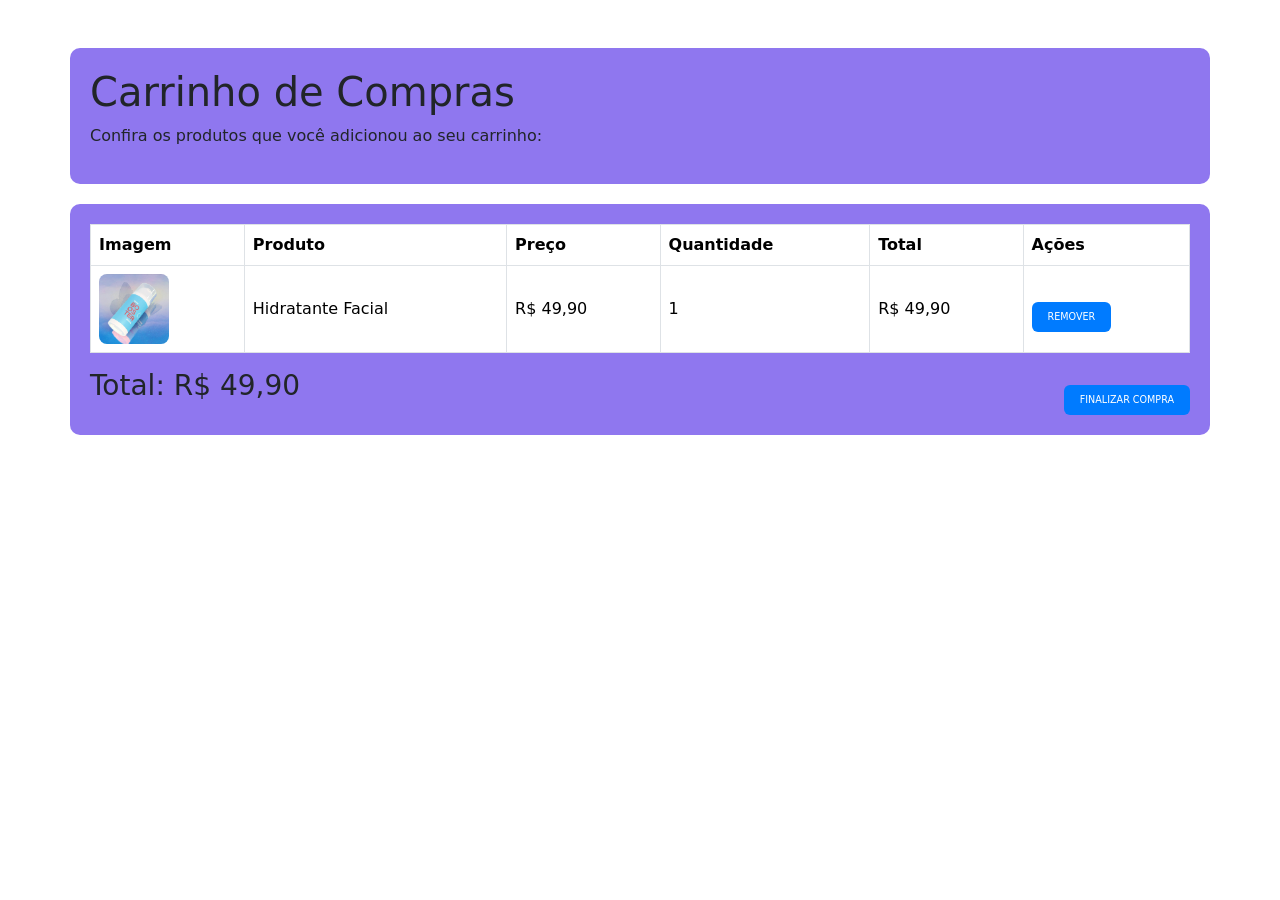
==== carrinho.html @ e7e6164e "Alteração e adição de informações. E criação de página. Alteração do footeer, navbar e imagens dos c" ====
<!DOCTYPE html>
<html lang="pt-br">
<head>
    <meta charset="UTF-8">
    <title>Sacola de Compras | MXTCS</title>
    <link rel="stylesheet" href="https://cdn.jsdelivr.net/npm/bootstrap@5.3.6/dist/css/bootstrap.min.css">
    <link rel="stylesheet" href="https://cdn.jsdelivr.net/npm/bootstrap-icons@1.11.3/font/bootstrap-icons.min.css">
    <link rel="stylesheet" href="css/style.css">
      
</head>
<body>
   <div class="container mt-5">
       <h1>Carrinho de Compras</h1>
       <p>Confira os produtos que você adicionou ao seu carrinho:</p>
   </div>
    <div class="container">
         <table class="table table-bordered align-middle">
              <thead>
                <tr>
                     <th scope="col">Imagem</th>
                     <th scope="col">Produto</th>
                     <th scope="col">Preço</th>
                     <th scope="col">Quantidade</th>
                     <th scope="col">Total</th>
                     <th scope="col">Ações</th>
                </tr>
              </thead>
              <tbody>
                <!-- Exemplo de produto na sacola -->
                <tr>
                     <td>
                <img src="img/boosterazura.png" alt="Hidratante Facial" style="width:70px; height:70px; object-fit:cover; border-radius:8px;">
            </td>
            <td>Hidratante Facial</td>
            <td>R$ 49,90</td>
            <td>1</td>
            <td>R$ 49,90</td>
            <td><button class="btn btn-danger">Remover</button></td>
                </tr>
                <!-- Adicione mais produtos conforme necessário -->
              </tbody>
         </table>
    
         <div class="d-flex justify-content-between">
              <h3>Total: R$ 49,90</h3>
              <button class="btn btn-success">Finalizar Compra</button>
         </div>
</body>
</html>
---- css/style.css ----
.body {
  font-family: Arial, sans-serif;
  background-color: aliceblue;
}

.info {
  position: absolute;
  inset: 0;
  background: rgba(0, 0, 0, 0.5);
  display: flex;
  flex-direction: column;
  justify-content: center;
  align-items: center;
  text-align: center;
  backdrop-filter: blur(5px);
  opacity: 0;
  transform: translateY(10px);
  transition: 0.4s ease;
}

.card:hover .info {
  opacity: 1;
  transform: translateY(0);
}

.btn {
  margin-top: 1rem;
  padding: 0.5rem 1rem;
  background-color: #007bff;
  color: white;
  border: none;
  font-size: 0.6rem;
  text-transform: uppercase;
  cursor: pointer;
}

.card {
  position: relative;
  flex: 1 1 250px;
  max-width: 300px;
  height: 400px;
  margin: 20px;
  border-radius: 10px;

  box-shadow: 0 4px 8px rgba(0, 0, 0, 0.2);
}

.card-wrap {
  flex: 1;
  display: flex;
  flex-wrap: wrap;
  justify-content: flex-start;
  gap: 20px;
}

.container {
  background-color: #8f77ef;
  padding: 20px;
  margin: 20px auto;
  border-radius: 10px;
}

.preco-container {
  display: flex;
  flex-direction: column;
  align-items: flex-end;
  min-width: 100px;
  align-self: flex-end; /* Fica embaixo */
  margin-right: 10px;
  margin-top: 15px;
}

.preco {
  font-size: 1.8rem;
  font-weight: bold;
}

.centavos {
  font-size: 0.6rem;
  vertical-align: super;
}

.parcelamento {
  font-size: 0.8rem;
  margin-top: 5px;
}

.descricaoProduto {
  font-size: 1.1rem;
  width: auto; /* ou defina um valor fixo se preferir */
  color: #333;
  flex: 1;
  align-self: flex-start; /* Fica no topo */
  margin-bottom: 15px;
  margin-left: 10px; 

}

.infoProduto {
  margin-top: 10px;
  display: flex;
  justify-content: space-between;
  align-items: flex-start; /* Alinha os itens ao topo */
  gap: 10px;
}

/* Sidebar de filtro */
.sidebar-filtro {
  width: 260px;
  background: #8f77ef;
  color: #fff;
  padding: 20px;
  border-radius: 8px;
  margin: 20px;
  font-family: Arial, sans-serif;
  flex-shrink: 0;
}

.filtro-box h5 {
  margin-bottom: 15px;
  font-size: 1.1rem;
}

.slider {
  width: 100%;
  margin-bottom: 10px;
}

#precoValor {
  text-align: center;
  margin-bottom: 10px;
  color: #333;
}

.form-check {
  margin-bottom: 10px;
}

.form-check-label {
  margin-left: 8px;
  color: #333;
}

hr {
  border: 0;
  border-top: 1px solid #333;
  margin: 15px 0;
}

.produtos-container {
  display: flex;
  align-items: flex-start;
  gap: 30px;
}

.card-wrap h2 {
  margin-top: 48px;
  margin-bottom: 1px;
  text-align: center;
}

.cards-container {
  display: flex;
  flex-wrap: wrap;
  gap: 24px;
}
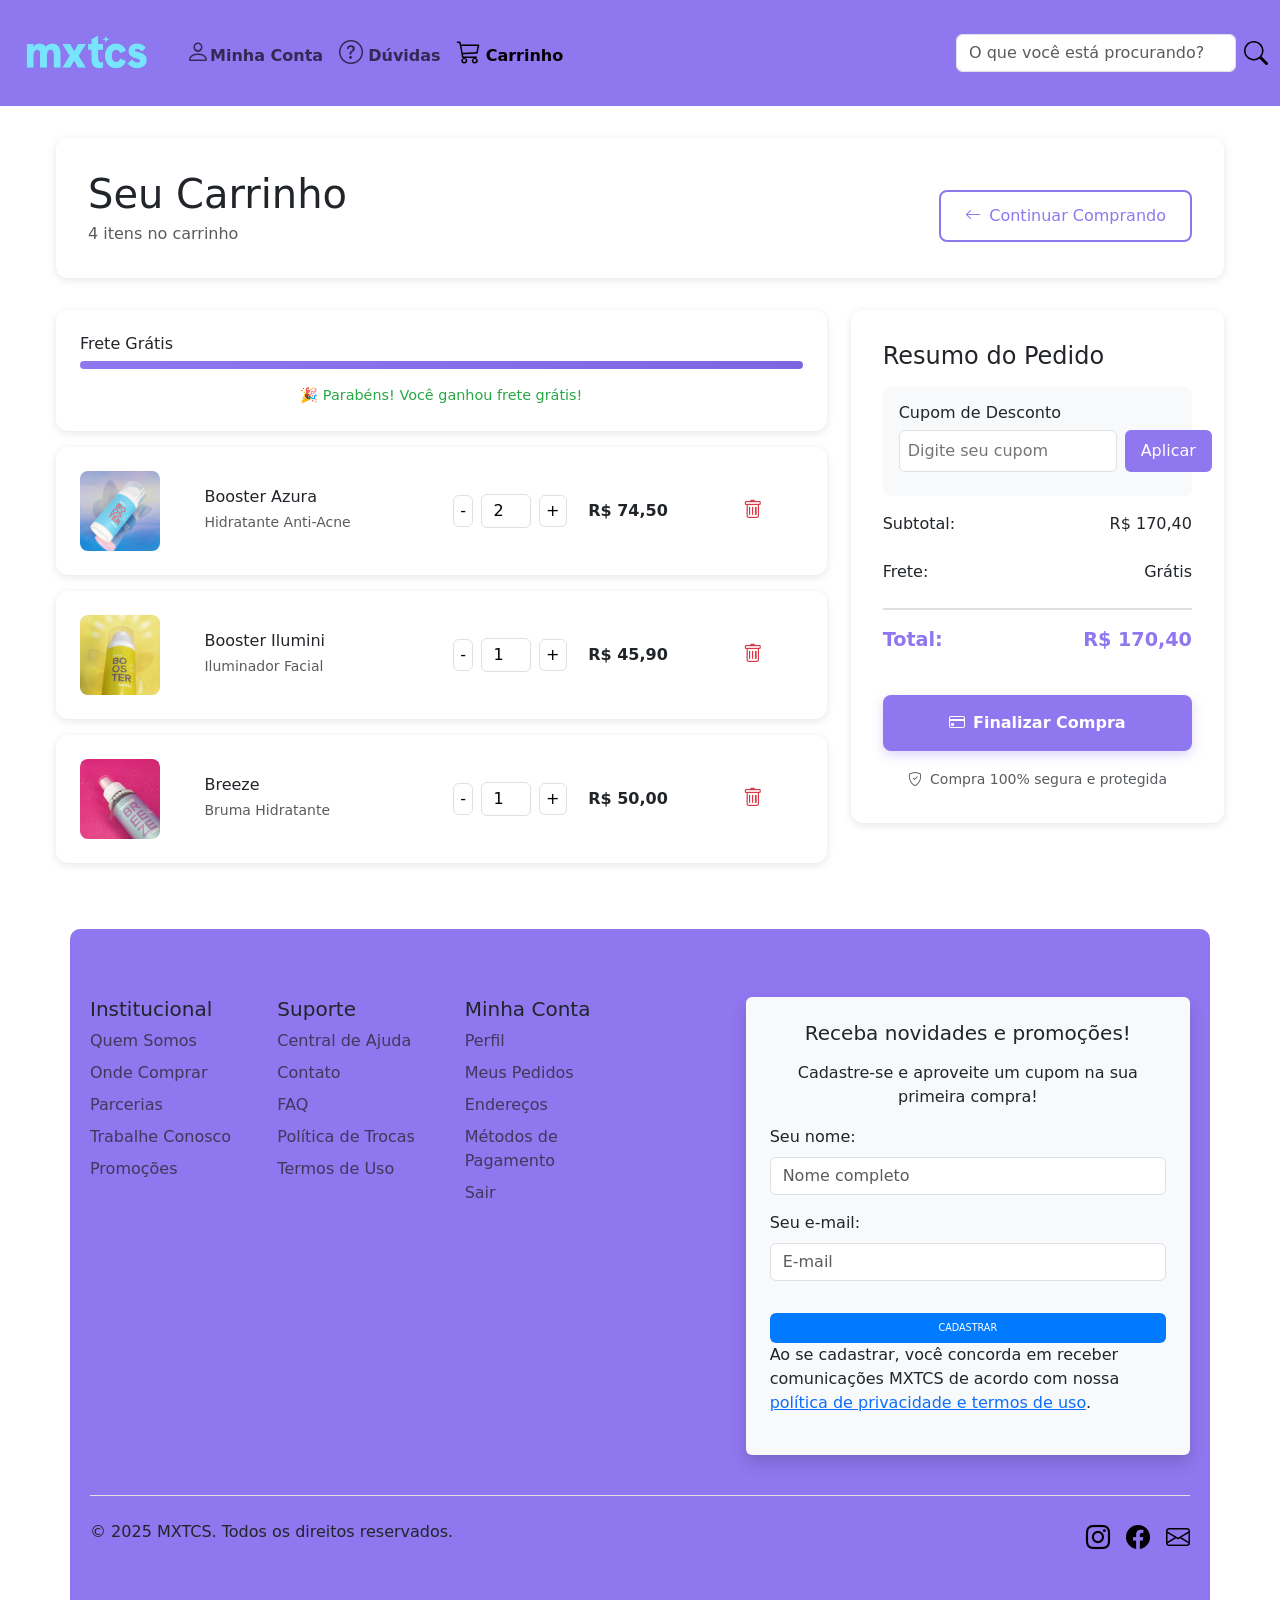
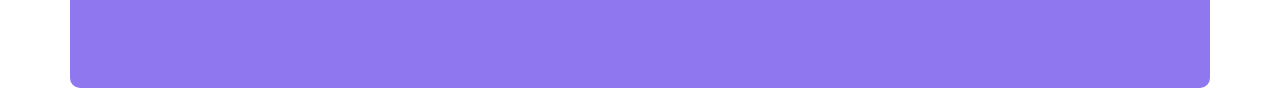
==== commit 5e827708: "Criação de páginas complementares e do Script, e foram feitas pequenas alterações. Criei as páginas " ====
--- a/carrinho.html
+++ b/carrinho.html
@@ -1,49 +1,232 @@
 <!DOCTYPE html>
 <html lang="pt-br">
+
 <head>
     <meta charset="UTF-8">
-    <title>Sacola de Compras | MXTCS</title>
+    <meta name="viewport" content="width=device-width, initial-scale=1.0">
+    <title>Carrinho - MXTCS Skincare</title>
     <link rel="stylesheet" href="https://cdn.jsdelivr.net/npm/bootstrap@5.3.6/dist/css/bootstrap.min.css">
     <link rel="stylesheet" href="https://cdn.jsdelivr.net/npm/bootstrap-icons@1.11.3/font/bootstrap-icons.min.css">
     <link rel="stylesheet" href="css/style.css">
-      
+
 </head>
+
 <body>
-   <div class="container mt-5">
-       <h1>Carrinho de Compras</h1>
-       <p>Confira os produtos que você adicionou ao seu carrinho:</p>
-   </div>
-    <div class="container">
-         <table class="table table-bordered align-middle">
-              <thead>
-                <tr>
-                     <th scope="col">Imagem</th>
-                     <th scope="col">Produto</th>
-                     <th scope="col">Preço</th>
-                     <th scope="col">Quantidade</th>
-                     <th scope="col">Total</th>
-                     <th scope="col">Ações</th>
-                </tr>
-              </thead>
-              <tbody>
-                <!-- Exemplo de produto na sacola -->
-                <tr>
-                     <td>
-                <img src="img/boosterazura.png" alt="Hidratante Facial" style="width:70px; height:70px; object-fit:cover; border-radius:8px;">
-            </td>
-            <td>Hidratante Facial</td>
-            <td>R$ 49,90</td>
-            <td>1</td>
-            <td>R$ 49,90</td>
-            <td><button class="btn btn-danger">Remover</button></td>
-                </tr>
-                <!-- Adicione mais produtos conforme necessário -->
-              </tbody>
-         </table>
-    
-         <div class="d-flex justify-content-between">
-              <h3>Total: R$ 49,90</h3>
-              <button class="btn btn-success">Finalizar Compra</button>
-         </div>
+    <!-- Header/Navbar -->
+    <header>
+        <nav class="navbar navbar-expand-lg" style="background-color: #8f77ef;" data-bs-theme="light">
+            <div class="container-fluid">
+                <a class="navbar-brand" href="index.html">
+                    <img src="img/logo.png" alt="Logo MXTCS" width="150" height="80">
+                </a>
+
+                <button class="navbar-toggler" type="button" data-bs-toggle="collapse" data-bs-target="#navbarScroll"
+                    aria-controls="navbarScroll" aria-expanded="false" aria-label="Toggle navigation">
+                    <span class="navbar-toggler-icon"></span>
+                </button>
+
+                <div class="collapse navbar-collapse" id="navbarScroll">
+                    <ul class="navbar-nav me-auto my-2 my-lg-0 navbar-nav-scroll">
+                        <li class="nav-item">
+                            <a class="nav-link" href="minha-conta.html" role="button">
+                                <i class="bi bi-person" style="font-size: 1.5rem;"></i><b>Minha Conta</b>
+                            </a>
+                        </li>
+                        <li class="nav-item">
+                            <a class="nav-link" href="duvidas.html" role="button">
+                                <i class="bi bi-question-circle" style="font-size: 1.5rem;"></i> <b>Dúvidas</b>
+                            </a>
+                        </li>
+                        <li class="nav-item">
+                            <a class="nav-link active" href="carrinho.html" role="button">
+                                <i class="bi bi-cart3" style="font-size: 1.5rem;"></i> <b>Carrinho</b>
+                            </a>
+                        </li>
+                    </ul>
+                    <form class="d-flex align-items-center" role="search">
+                        <input class="form-control me-2" type="search" placeholder="O que você está procurando?"
+                            aria-label="Search" style="width: 280px;" />
+                        <button class="btn p-0" type="submit" title="Pesquisar"
+                            style="background: transparent; border: none; box-shadow: none; margin-top: -1px;">
+                            <svg xmlns="http://www.w3.org/2000/svg" width="24" height="24" fill="black"
+                                class="bi bi-search" viewBox="0 0 16 16">
+                                <path
+                                    d="M11.742 10.344a6.5 6.5 0 1 0-1.397 1.398h-.001q.044.06.098.115l3.85 3.85a1 1 0 0 0 1.415-1.414l-3.85-3.85a1 1 0 0 0-.115-.1zM12 6.5a5.5 5.5 0 1 1-11 0 5.5 5.5 0 0 1 11 0" />
+                            </svg>
+                        </button>
+                    </form>
+                </div>
+            </div>
+        </nav>
+    </header>
+
+    <!-- Main Content -->
+    <div class="cart-container">
+        <!-- Cart Header -->
+        <div class="cart-header">
+            <div class="d-flex align-items-center justify-content-between">
+                <div>
+                    <h1 class="mb-1">Seu Carrinho</h1>
+                    <p class="text-muted mb-0" id="cart-count">0 itens no carrinho</p>
+                </div>
+                <a href="index.html" class="continue-shopping">
+                    <i class="bi bi-arrow-left me-2"></i>Continuar Comprando
+                </a>
+            </div>
+        </div>
+
+        <div class="row">
+            <!-- Cart Items -->
+            <div class="col-lg-8">
+                <!-- Free Shipping Progress -->
+                <div class="cart-item" id="shipping-progress" style="display: none;">
+                    <h6 class="mb-2">Frete Grátis</h6>
+                    <div class="progress-bar">
+                        <div class="progress-fill" id="progress-fill"></div>
+                    </div>
+                    <div class="free-shipping-info" id="shipping-info">
+                        Adicione mais R$ 50,00 para ganhar frete grátis!
+                    </div>
+                </div>
+
+                <!-- Cart Items Container -->
+                <div id="cart-items">
+                    <!-- Cart items will be inserted here -->
+                </div>
+
+                <!-- Empty Cart Message -->
+                <div class="empty-cart" id="empty-cart">
+                    <i class="bi bi-cart-x empty-cart-icon"></i>
+                    <h3>Seu carrinho está vazio</h3>
+                    <p class="text-muted">Que tal dar uma olhada nos nossos produtos incríveis?</p>
+                    <a href="index.html" class="continue-shopping">Explorar Produtos</a>
+                </div>
+            </div>
+
+            <!-- Cart Summary -->
+            <div class="col-lg-4">
+                <div class="cart-summary" id="cart-summary" style="display: none;">
+                    <h4 class="mb-3">Resumo do Pedido</h4>
+                    
+                    <!-- Coupon Section -->
+                    <div class="coupon-section">
+                        <h6 class="mb-2">Cupom de Desconto</h6>
+                        <div class="d-flex">
+                            <input type="text" class="coupon-input flex-grow-1" id="coupon-code" placeholder="Digite seu cupom">
+                            <button class="coupon-btn" onclick="applyCoupon()">Aplicar</button>
+                        </div>
+                        <div id="coupon-message" class="mt-2 small"></div>
+                    </div>
+
+                    <div class="summary-row">
+                        <span>Subtotal:</span>
+                        <span id="subtotal">R$ 0,00</span>
+                    </div>
+                    <div class="summary-row" id="discount-row" style="display: none;">
+                        <span>Desconto:</span>
+                        <span id="discount" style="color: #28a745;">-R$ 0,00</span>
+                    </div>
+                    <div class="summary-row">
+                        <span>Frete:</span>
+                        <span id="shipping-cost">R$ 15,00</span>
+                    </div>
+                    <div class="summary-row total">
+                        <span>Total:</span>
+                        <span id="total">R$ 0,00</span>
+                    </div>
+
+                    <button class="checkout-btn mt-3" onclick="checkout()">
+                        <i class="bi bi-credit-card me-2"></i>Finalizar Compra
+                    </button>
+
+                    <div class="mt-3 text-center">
+                        <small class="text-muted">
+                            <i class="bi bi-shield-check me-1"></i>
+                            Compra 100% segura e protegida
+                        </small>
+                    </div>
+                </div>
+            </div>
+        </div>
+    </div>
+
+    <!-- Footer -->
+    <div class="container" style="margin-top: 50px; background-color: #8f77ef;">
+        <footer class="py-5">
+            <div class="row">
+                <div class="col-6 col-md-2 mb-3">
+                    <h5>Institucional</h5>
+                    <ul class="nav flex-column">
+                        <li class="nav-item mb-2"><a href="#" class="nav-link p-0 text-body-secondary">Quem Somos</a></li>
+                        <li class="nav-item mb-2"><a href="#" class="nav-link p-0 text-body-secondary">Onde Comprar</a></li>
+                        <li class="nav-item mb-2"><a href="#" class="nav-link p-0 text-body-secondary">Parcerias</a></li>
+                        <li class="nav-item mb-2"><a href="#" class="nav-link p-0 text-body-secondary">Trabalhe Conosco</a></li>
+                        <li class="nav-item mb-2"><a href="#" class="nav-link p-0 text-body-secondary">Promoções</a></li>
+                    </ul>
+                </div>
+                <div class="col-6 col-md-2 mb-3">
+                    <h5>Suporte</h5>
+                    <ul class="nav flex-column">
+                        <li class="nav-item mb-2"><a href="#" class="nav-link p-0 text-body-secondary">Central de Ajuda</a></li>
+                        <li class="nav-item mb-2"><a href="#" class="nav-link p-0 text-body-secondary">Contato</a></li>
+                        <li class="nav-item mb-2"><a href="#" class="nav-link p-0 text-body-secondary">FAQ</a></li>
+                        <li class="nav-item mb-2"><a href="#" class="nav-link p-0 text-body-secondary">Política de Trocas</a></li>
+                        <li class="nav-item mb-2"><a href="#" class="nav-link p-0 text-body-secondary">Termos de Uso</a></li>
+                    </ul>
+                </div>
+                <div class="col-6 col-md-2 mb-3">
+                    <h5>Minha Conta</h5>
+                    <ul class="nav flex-column">
+                        <li class="nav-item mb-2"><a href="#" class="nav-link p-0 text-body-secondary">Perfil</a></li>
+                        <li class="nav-item mb-2"><a href="#" class="nav-link p-0 text-body-secondary">Meus Pedidos</a></li>
+                        <li class="nav-item mb-2"><a href="#" class="nav-link p-0 text-body-secondary">Endereços</a></li>
+                        <li class="nav-item mb-2"><a href="#" class="nav-link p-0 text-body-secondary">Métodos de Pagamento</a></li>
+                        <li class="nav-item mb-2"><a href="#" class="nav-link p-0 text-body-secondary">Sair</a></li>
+                    </ul>
+                </div>
+                <div class="col-md-5 offset-md-1 mb-3">
+                    <form id="newsletterForm" class="p-4 rounded bg-light shadow" novalidate>
+                        <h5 class="mb-3 text-center">Receba novidades e promoções!</h5>
+                        <p class="newsletter-title text-center">Cadastre-se e aproveite um cupom na sua primeira compra!
+                        </p>
+                        <div class="mb-3">
+                            <label for="newsletterName" class="form-label">Seu nome:</label>
+                            <input type="text" class="form-control" id="newsletterName" placeholder="Nome completo"
+                                required>
+                            <div class="invalid-feedback">
+                                Por favor, insira seu nome.
+                            </div>
+                        </div>
+                        <div class="mb-3">
+                            <label for="newsletterEmail" class="form-label">Seu e-mail:</label>
+                            <input type="email" class="form-control" id="newsletterEmail" placeholder="E-mail" required>
+                            <div class="invalid-feedback">
+                                Por favor, insira um e-mail válido.
+                            </div>
+                        </div>
+                        <button type="submit" class="btn btn-primary w-100">Cadastrar</button>
+                        <p class="newsletter-consent">
+                            Ao se cadastrar, você concorda em receber comunicações MXTCS de acordo com nossa
+                            <a href="#" target="_blank">política de privacidade e termos de uso</a>.
+                        </p>
+                        <div class="alert alert-success d-none" id="newsletterSuccess">
+                            Obrigado por se inscrever! Você receberá novidades e promoções em breve.
+                        </div>
+                    </form>
+                </div>
+            </div>
+            <div class="d-flex flex-column flex-sm-row justify-content-between py-4 my-4 border-top">
+                <p>© 2025 MXTCS. Todos os direitos reservados.</p>
+                <ul class="list-unstyled d-flex">
+                    <li class="ms-3"><a class="link-body-emphasis" href="#" style="color: white;"><i class="bi bi-instagram" style="font-size: 1.5rem;"></i></a></li>
+                    <li class="ms-3"><a class="link-body-emphasis" href="#" style="color: white;"><i class="bi bi-facebook" style="font-size: 1.5rem;"></i></a></li>
+                    <li class="ms-3"><a class="link-body-emphasis" href="#" style="color: white;"><i class="bi bi-envelope" style="font-size: 1.5rem;"></i></a></li>
+                </ul>
+            </div>
+        </footer>
+
+    <script src="https://cdn.jsdelivr.net/npm/bootstrap@5.3.6/dist/js/bootstrap.bundle.min.js"></script>
+    <script src="js/script.js"></script>
 </body>
+
 </html>
--- a/css/style.css
+++ b/css/style.css
@@ -6,7 +6,8 @@
 .info {
   position: absolute;
   inset: 0;
-  background: rgba(0, 0, 0, 0.5);
+  background: rgba(3, 3, 3, 0.5);
+  color: aliceblue;
   display: flex;
   flex-direction: column;
   justify-content: center;
@@ -54,7 +55,6 @@
 }
 
 .container {
-  background-color: #8f77ef;
   padding: 20px;
   margin: 20px auto;
   border-radius: 10px;
@@ -65,7 +65,8 @@
   flex-direction: column;
   align-items: flex-end;
   min-width: 100px;
-  align-self: flex-end; /* Fica embaixo */
+  align-self: flex-end;
+  /* Fica embaixo */
   margin-right: 10px;
   margin-top: 15px;
 }
@@ -87,12 +88,14 @@
 
 .descricaoProduto {
   font-size: 1.1rem;
-  width: auto; /* ou defina um valor fixo se preferir */
+  width: auto;
+  /* ou defina um valor fixo se preferir */
   color: #333;
   flex: 1;
-  align-self: flex-start; /* Fica no topo */
+  align-self: flex-start;
+  /* Fica no topo */
   margin-bottom: 15px;
-  margin-left: 10px; 
+  margin-left: 10px;
 
 }
 
@@ -100,7 +103,8 @@
   margin-top: 10px;
   display: flex;
   justify-content: space-between;
-  align-items: flex-start; /* Alinha os itens ao topo */
+  align-items: flex-start;
+  /* Alinha os itens ao topo */
   gap: 10px;
 }
 
@@ -165,3 +169,356 @@
   gap: 24px;
 }
 
+/* CSS da página Carrinho */
+
+:root {
+  --primary-color: #8f77ef;
+  --secondary-color: #f8f9fa;
+  --text-color: #333;
+  --border-color: #e0e0e0;
+}
+
+.cart-container {
+  max-width: 1200px;
+  margin: 2rem auto;
+  padding: 0 1rem;
+}
+
+.cart-header {
+  background: white;
+  padding: 2rem;
+  border-radius: 12px;
+  box-shadow: 0 2px 8px rgba(0, 0, 0, 0.1);
+  margin-bottom: 2rem;
+}
+
+.cart-item {
+  background: white;
+  border-radius: 12px;
+  padding: 1.5rem;
+  margin-bottom: 1rem;
+  box-shadow: 0 2px 8px rgba(0, 0, 0, 0.1);
+  transition: transform 0.2s ease;
+}
+
+.cart-item:hover {
+  transform: translateY(-2px);
+}
+
+.product-image {
+  width: 80px;
+  height: 80px;
+  object-fit: cover;
+  border-radius: 8px;
+}
+
+.quantity-control {
+  display: flex;
+  align-items: center;
+  gap: 0.5rem;
+}
+
+.quantity-btn {
+  width: 32px;
+  height: 32px;
+  border: 1px solid var(--border-color);
+  background: white;
+  border-radius: 6px;
+  display: flex;
+  align-items: center;
+  justify-content: center;
+  cursor: pointer;
+  transition: all 0.2s ease;
+}
+
+.quantity-btn:hover {
+  background: var(--primary-color);
+  color: white;
+  border-color: var(--primary-color);
+}
+
+.quantity-input {
+  width: 50px;
+  text-align: center;
+  border: 1px solid var(--border-color);
+  border-radius: 6px;
+  padding: 0.25rem;
+}
+
+.remove-btn {
+  color: #dc3545;
+  background: none;
+  border: none;
+  font-size: 1.2rem;
+  cursor: pointer;
+  transition: transform 0.2s ease;
+}
+
+.remove-btn:hover {
+  transform: scale(1.1);
+  color: #c82333;
+}
+
+.cart-summary {
+  background: white;
+  border-radius: 12px;
+  padding: 2rem;
+  box-shadow: 0 2px 8px rgba(0, 0, 0, 0.1);
+  position: sticky;
+  top: 2rem;
+}
+
+.summary-row {
+  display: flex;
+  justify-content: space-between;
+  margin-bottom: 0.75rem;
+  padding-bottom: 0.75rem;
+}
+
+.summary-row.total {
+  border-top: 2px solid var(--border-color);
+  padding-top: 1rem;
+  font-weight: bold;
+  font-size: 1.2rem;
+  color: var(--primary-color);
+}
+
+.checkout-btn {
+  background: var(--primary-color);
+  border: none;
+  color: white;
+  padding: 1rem 2rem;
+  border-radius: 8px;
+  font-weight: 600;
+  width: 100%;
+  transition: all 0.3s ease;
+  box-shadow: 0 4px 12px rgba(143, 119, 239, 0.3);
+}
+
+.checkout-btn:hover {
+  background: #7c66e0;
+  transform: translateY(-2px);
+  box-shadow: 0 6px 16px rgba(143, 119, 239, 0.4);
+}
+
+.empty-cart {
+  text-align: center;
+  padding: 4rem 2rem;
+  background: white;
+  border-radius: 12px;
+  box-shadow: 0 2px 8px rgba(0, 0, 0, 0.1);
+}
+
+.empty-cart-icon {
+  font-size: 4rem;
+  color: var(--border-color);
+  margin-bottom: 1rem;
+}
+
+.continue-shopping {
+  background: transparent;
+  border: 2px solid var(--primary-color);
+  color: var(--primary-color);
+  padding: 0.75rem 1.5rem;
+  border-radius: 8px;
+  text-decoration: none;
+  display: inline-block;
+  margin-top: 1rem;
+  transition: all 0.3s ease;
+}
+
+.continue-shopping:hover {
+  background: var(--primary-color);
+  color: white;
+}
+
+.coupon-section {
+  background: #f8f9fa;
+  border-radius: 8px;
+  padding: 1rem;
+  margin-bottom: 1rem;
+}
+
+.coupon-input {
+  border: 1px solid var(--border-color);
+  border-radius: 6px;
+  padding: 0.5rem;
+  margin-right: 0.5rem;
+}
+
+.coupon-btn {
+  background: var(--primary-color);
+  color: white;
+  border: none;
+  padding: 0.5rem 1rem;
+  border-radius: 6px;
+  transition: background 0.3s ease;
+}
+
+.coupon-btn:hover {
+  background: #7c66e0;
+}
+
+.progress-bar {
+  height: 8px;
+  background: #e9ecef;
+  border-radius: 4px;
+  overflow: hidden;
+  margin-bottom: 1rem;
+}
+
+.progress-fill {
+  height: 100%;
+  background: linear-gradient(90deg, var(--primary-color), #7c66e0);
+  transition: width 0.3s ease;
+}
+
+.free-shipping-info {
+  font-size: 0.9rem;
+  color: #666;
+  text-align: center;
+}
+
+@media (max-width: 768px) {
+  .cart-container {
+    margin: 1rem auto;
+    padding: 0 0.5rem;
+  }
+
+  .cart-header {
+    padding: 1rem;
+  }
+
+  .cart-item {
+    padding: 1rem;
+  }
+
+  .product-image {
+    width: 60px;
+    height: 60px;
+  }
+}
+
+/* CSS da página de Dúvidas */
+.hero-section {
+  background: linear-gradient(135deg, #8f77ef 0%, #b19ff9 100%);
+  color: white;
+  padding: 80px 0;
+  text-align: center;
+}
+
+.hero-section h1 {
+  font-size: 3rem;
+  font-weight: bold;
+  margin-bottom: 1rem;
+}
+
+.hero-section p {
+  font-size: 1.2rem;
+  opacity: 0.9;
+}
+
+.faq-section {
+  padding: 60px 0;
+}
+
+.category-card {
+  background: white;
+  border-radius: 15px;
+  padding: 30px;
+  margin-bottom: 30px;
+  box-shadow: 0 5px 20px rgba(0, 0, 0, 0.08);
+  transition: all 0.3s ease;
+  border-left: 5px solid #8f77ef;
+}
+
+.category-card:hover {
+  transform: translateY(-5px);
+  box-shadow: 0 10px 30px rgba(0, 0, 0, 0.15);
+}
+
+.category-icon {
+  width: 60px;
+  height: 60px;
+  background: linear-gradient(135deg, #8f77ef, #b19ff9);
+  border-radius: 50%;
+  display: flex;
+  align-items: center;
+  justify-content: center;
+  color: white;
+  font-size: 1.5rem;
+  margin-bottom: 20px;
+}
+
+.category-title {
+  color: #333;
+  font-size: 1.4rem;
+  font-weight: bold;
+  margin-bottom: 15px;
+}
+
+.accordion-button {
+  background: #f8f9fa;
+  border: none;
+  font-weight: 600;
+  color: #333;
+  padding: 20px;
+  border-radius: 10px !important;
+}
+
+.accordion-button:not(.collapsed) {
+  background: #8f77ef;
+  color: white;
+  box-shadow: none;
+}
+
+.accordion-button:focus {
+  box-shadow: 0 0 0 0.25rem rgba(143, 119, 239, 0.25);
+  border-color: #8f77ef;
+}
+
+.accordion-body {
+  padding: 25px;
+  background: white;
+  border-radius: 0 0 10px 10px;
+  line-height: 1.6;
+}
+
+
+
+.footer {
+  background-color: #8f77ef;
+  color: white;
+}
+
+.breadcrumb {
+  background: transparent;
+  padding: 20px 0;
+}
+
+.breadcrumb-item+.breadcrumb-item::before {
+  color: #8f77ef;
+}
+
+.breadcrumb-item a {
+  color: #8f77ef;
+  text-decoration: none;
+}
+
+.breadcrumb-item.active {
+  color: #6c757d;
+}
+
+@media (max-width: 768px) {
+  .hero-section h1 {
+    font-size: 2.2rem;
+  }
+
+  .hero-section {
+    padding: 60px 0;
+  }
+
+  .category-card {
+    padding: 20px;
+  }
+}
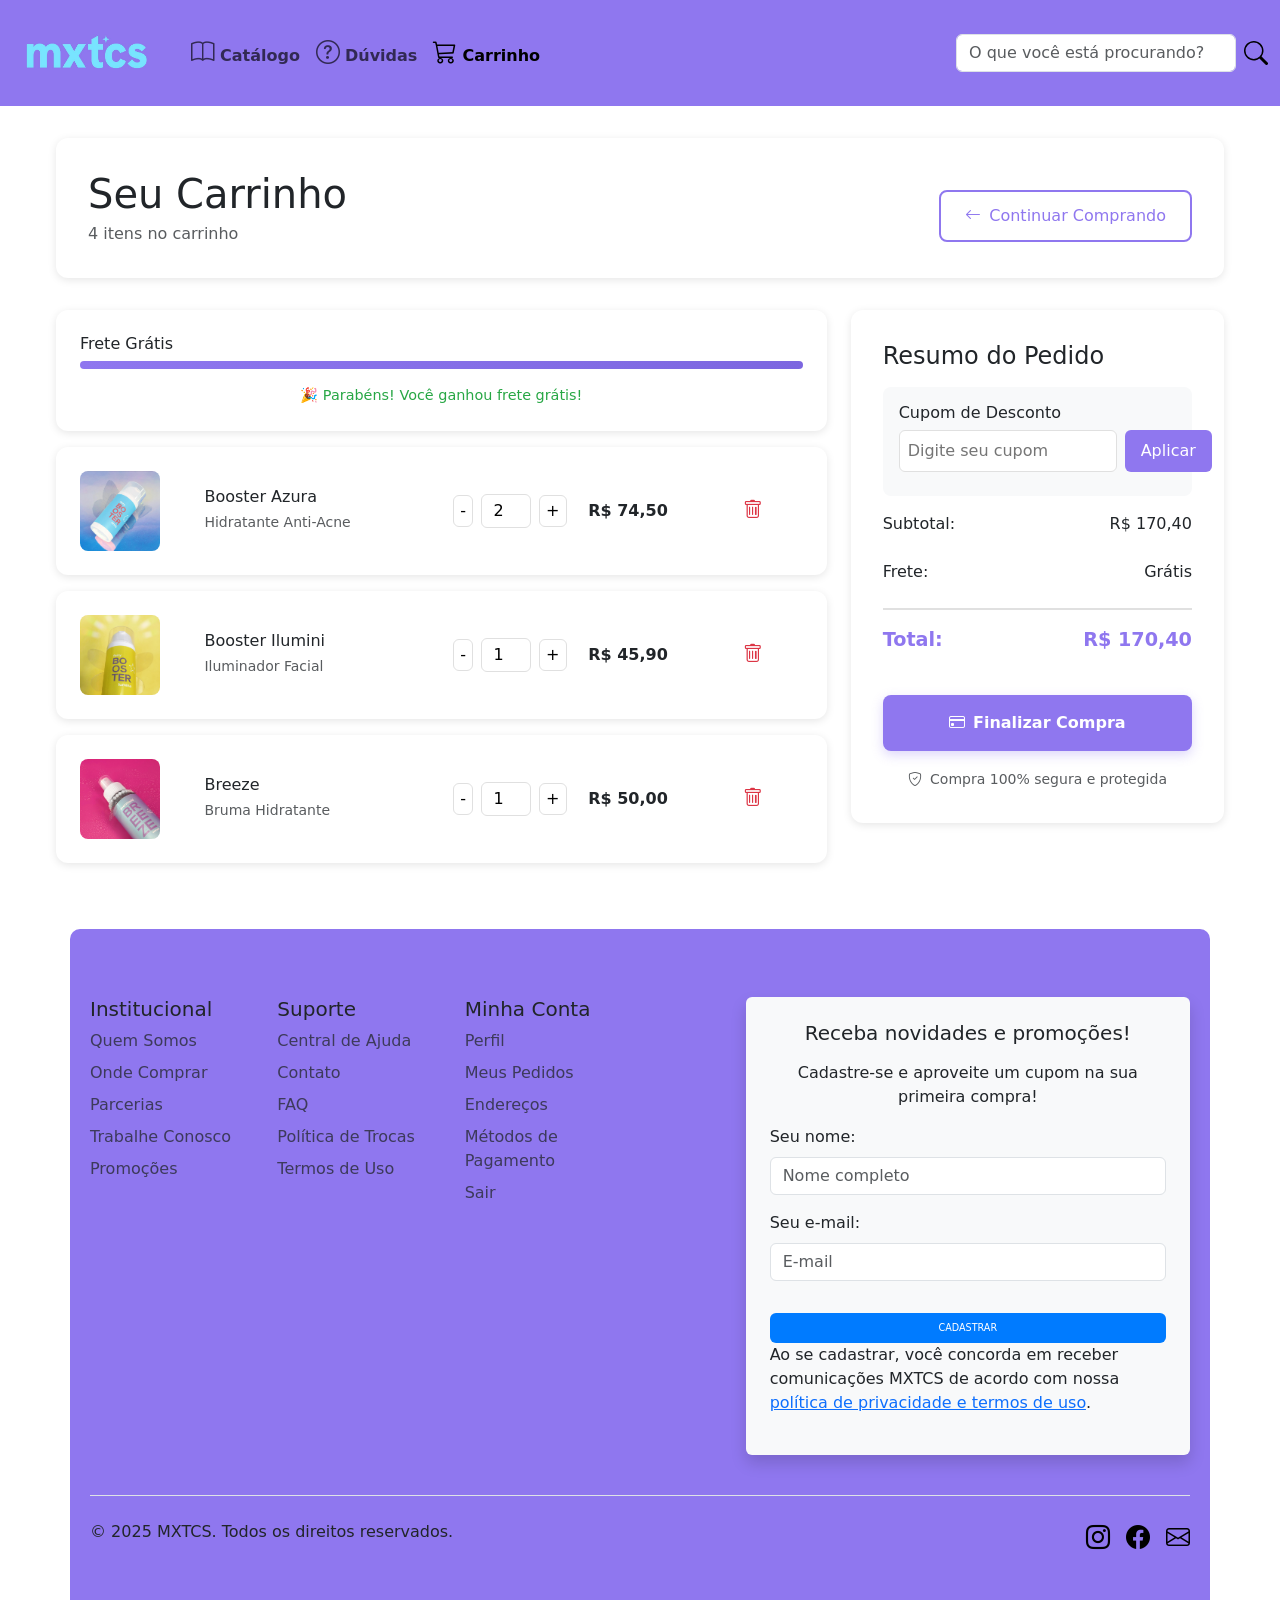
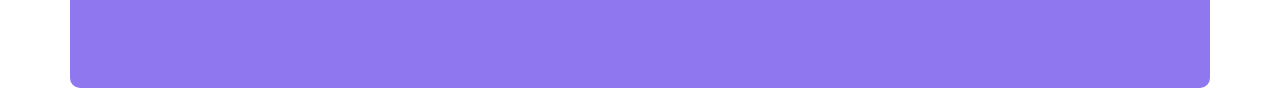
==== commit 1c1dc17f: "Finalização do E-commerce Desenvolvimento final da pagina de produto. Correção das paginas." ====
--- a/carrinho.html
+++ b/carrinho.html
@@ -28,8 +28,8 @@
                 <div class="collapse navbar-collapse" id="navbarScroll">
                     <ul class="navbar-nav me-auto my-2 my-lg-0 navbar-nav-scroll">
                         <li class="nav-item">
-                            <a class="nav-link" href="minha-conta.html" role="button">
-                                <i class="bi bi-person" style="font-size: 1.5rem;"></i><b>Minha Conta</b>
+                            <a class="nav-link" href="catalogo.html" role="button">
+                                <i class="bi bi-book" style="font-size: 1.5rem; margin: 5px;"></i><b>Catálogo</b>
                             </a>
                         </li>
                         <li class="nav-item">
--- a/css/style.css
+++ b/css/style.css
@@ -35,23 +35,31 @@
   cursor: pointer;
 }
 
+.card-wrap {
+  width: 100%;
+  margin-bottom: 32px;
+}
+
 .card {
   position: relative;
-  flex: 1 1 250px;
-  max-width: 300px;
-  height: 400px;
-  margin: 20px;
   border-radius: 10px;
-
   box-shadow: 0 4px 8px rgba(0, 0, 0, 0.2);
-}
-
-.card-wrap {
-  flex: 1;
-  display: flex;
-  flex-wrap: wrap;
-  justify-content: flex-start;
-  gap: 20px;
+  background: #fff;
+  width: 95%;
+  max-width: 95%;
+  min-width: 0;
+  height: auto;
+  margin: 0 auto;
+  display: flex;
+  flex-direction: column;
+}
+
+.cards-container {
+  display: grid;
+  grid-template-columns: repeat(auto-fill, minmax(260px, 1fr));
+  gap: 24px;
+  margin-top: 20px;
+  width: 100%;
 }
 
 .container {
@@ -108,28 +116,6 @@
   gap: 10px;
 }
 
-/* Sidebar de filtro */
-.sidebar-filtro {
-  width: 260px;
-  background: #8f77ef;
-  color: #fff;
-  padding: 20px;
-  border-radius: 8px;
-  margin: 20px;
-  font-family: Arial, sans-serif;
-  flex-shrink: 0;
-}
-
-.filtro-box h5 {
-  margin-bottom: 15px;
-  font-size: 1.1rem;
-}
-
-.slider {
-  width: 100%;
-  margin-bottom: 10px;
-}
-
 #precoValor {
   text-align: center;
   margin-bottom: 10px;
@@ -164,9 +150,29 @@
 }
 
 .cards-container {
-  display: flex;
-  flex-wrap: wrap;
+  display: grid;
+  grid-template-columns: repeat(auto-fill, minmax(260px, 1fr));
   gap: 24px;
+  margin-top: 20px;
+  width: 100%;
+}
+
+/* Responsividade do carousel */
+@media (max-width: 768px) {
+  .card {
+    max-width: 700px;
+    min-width: 300px;
+    height: auto;
+  }
+  .cards-container {
+    grid-template-columns: 1fr;
+  }
+  .card {
+    max-width: 95%;
+    min-width: 0;
+    height: auto;
+    margin: 0 auto;
+  }
 }
 
 /* CSS da página Carrinho */
@@ -484,8 +490,6 @@
   line-height: 1.6;
 }
 
-
-
 .footer {
   background-color: #8f77ef;
   color: white;
